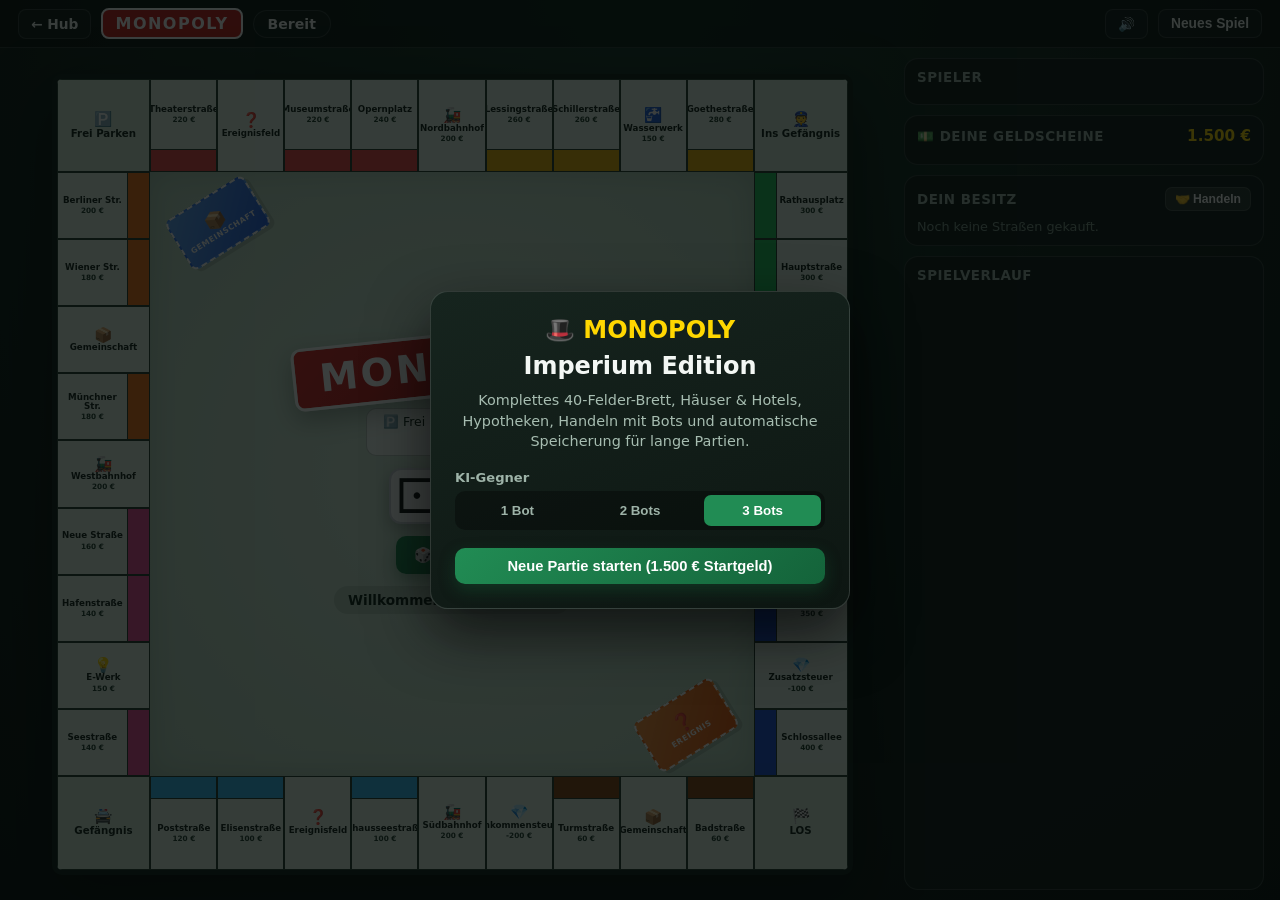
==== monopoly/index.html @ d098b194 "Add interactive banknote payment modal and pop-up Chance/Community cards" ====
<!DOCTYPE html>
<html lang="de">
<head>
    <meta charset="UTF-8">
    <meta name="viewport" content="width=device-width, initial-scale=1.0">
    <title>Monopoly — Imperium Edition</title>
    <link rel="stylesheet" href="styles.css">
</head>
<body>
    <div class="app">
        <!-- Top HUD -->
        <header class="hud">
            <div class="hud-left">
                <a href="../index.html" class="hud-btn">← Hub</a>
                <div class="brand">MONOPOLY</div>
                <div id="turn-info" class="turn-pill">Bereit</div>
            </div>
            <div class="hud-right">
                <button id="btn-sound" class="hud-btn" title="Sound an/aus">🔊</button>
                <button id="btn-new" class="hud-btn">Neues Spiel</button>
            </div>
        </header>

        <!-- Main Workspace: Board + Sidebar -->
        <main class="layout">
            <!-- 11x11 Monopoly Board -->
            <section class="board-wrap">
                <div class="board" id="board">
                    <!-- Center Area inside the board -->
                    <div class="board-center">
                        <!-- Classic diagonal card decks -->
                        <div class="deck-slot deck-community" aria-hidden="true">
                            <span>📦</span>
                            <small>GEMEINSCHAFT</small>
                        </div>
                        <div class="deck-slot deck-chance" aria-hidden="true">
                            <span>❓</span>
                            <small>EREIGNIS</small>
                        </div>

                        <div class="center-logo">MONOPOLY</div>
                        <div class="jackpot-box">
                            <span>🅿️ Frei Parken Jackpot</span>
                            <strong id="jackpot-amount">0 €</strong>
                        </div>

                        <div class="dice-area">
                            <div class="die" id="die-1">⚀</div>
                            <div class="die" id="die-2">⚀</div>
                        </div>

                        <div class="center-actions">
                            <button id="btn-roll" class="cta-btn">🎲 Würfeln</button>
                            <button id="btn-end-turn" class="cta-btn btn-secondary hidden">Zug beenden</button>
                            <button id="btn-jail-pay" class="cta-btn btn-warning hidden">50 € Kaution zahlen</button>
                        </div>

                        <div class="center-log" id="center-log">Willkommen bei Monopoly!</div>
                    </div>
                </div>
            </section>

            <!-- Right Sidebar: Players, Properties, Trade, Log -->
            <aside class="sidebar">
                <div class="panel">
                    <h3>Spieler</h3>
                    <div id="players-list" class="players-list"></div>
                </div>

                <div class="panel">
                    <div class="panel-head">
                        <h3>💵 Deine Geldscheine</h3>
                        <strong id="wallet-total" class="wallet-total">1.500 €</strong>
                    </div>
                    <div id="bill-tray" class="bill-tray"></div>
                </div>

                <div class="panel">
                    <div class="panel-head">
                        <h3>Dein Besitz</h3>
                        <button id="btn-open-trade" class="mini-btn">🤝 Handeln</button>
                    </div>
                    <div id="my-properties" class="prop-list">
                        <span class="muted">Noch keine Straßen gekauft.</span>
                    </div>
                </div>

                <div class="panel log-panel">
                    <h3>Spielverlauf</h3>
                    <div id="event-log" class="event-log"></div>
                </div>
            </aside>
        </main>
    </div>

    <!-- Start / Resume Modal -->
    <div class="modal-backdrop" id="modal-start">
        <div class="modal-card">
            <div class="modal-badge">🎩 MONOPOLY</div>
            <h2>Imperium Edition</h2>
            <p class="modal-desc">Komplettes 40-Felder-Brett, Häuser &amp; Hotels, Hypotheken, Handeln mit Bots und automatische Speicherung für lange Partien.</p>

            <div class="start-options">
                <label>KI-Gegner</label>
                <div class="segmented" id="opt-bots">
                    <button data-val="1">1 Bot</button>
                    <button data-val="2">2 Bots</button>
                    <button data-val="3" class="active">3 Bots</button>
                </div>
            </div>

            <div class="modal-actions">
                <button id="btn-resume-save" class="cta-btn btn-gold hidden">💾 Gespeicherte Partie fortsetzen</button>
                <button id="btn-start-new" class="cta-btn">Neue Partie starten (1.500 € Startgeld)</button>
            </div>
        </div>
    </div>

    <!-- Buy Property Modal (Authentic Title Deed Card) -->
    <div class="modal-backdrop hidden" id="modal-buy">
        <div class="modal-card deed-card">
            <div id="buy-color-bar" class="deed-header">
                <small>BESITZRECHTSKARTE</small>
                <h2 id="buy-title">Straße</h2>
            </div>
            <div id="buy-details" class="deed-body"></div>
            <div class="modal-actions">
                <button id="btn-buy-yes" class="cta-btn">Kaufen</button>
                <button id="btn-buy-no" class="cta-btn btn-secondary">Nicht kaufen</button>
            </div>
        </div>
    </div>

    <!-- Chance / Community Card Modal -->
    <div class="modal-backdrop hidden" id="modal-card">
        <div class="modal-card monopoly-event-card" id="event-card-box">
            <div class="event-card-inner">
                <div class="event-card-icon" id="card-icon">❓</div>
                <div class="event-card-title" id="card-type-badge">EREIGNISFELD</div>
                <p id="card-text" class="card-popup-text"></p>
                <button id="btn-card-ok" class="cta-btn">Weiter</button>
            </div>
        </div>
    </div>

    <!-- Interactive Banknote Payment Modal -->
    <div class="modal-backdrop hidden" id="modal-pay">
        <div class="modal-card pay-modal">
            <h2>💵 Mit Geldscheinen bezahlen</h2>
            <p id="pay-reason" class="modal-desc">Betrag fällig</p>

            <div class="pay-summary">
                <div><small>Fällig</small><strong id="pay-due">0 €</strong></div>
                <div><small>Aufgelegt</small><strong id="pay-given">0 €</strong></div>
                <div><small>Rückgeld</small><strong id="pay-change">0 €</strong></div>
            </div>

            <div id="pay-bills-grid" class="pay-bills-grid"></div>

            <div class="pay-footer-actions">
                <button id="btn-pay-reset" class="cta-btn btn-secondary">Leeren</button>
                <button id="btn-pay-exact" class="cta-btn btn-gold">Passend</button>
                <button id="btn-pay-confirm" class="cta-btn" disabled>Bezahlen</button>
            </div>
        </div>
    </div>

    <!-- Trade Modal -->
    <div class="modal-backdrop hidden" id="modal-trade">
        <div class="modal-card">
            <h2>🤝 Straße von Bot abkaufen</h2>
            <p class="modal-desc">Wähle eine Straße eines Gegners und biete einen Preis. Bots verkaufen eher, wenn das Angebot über dem Marktwert liegt (und ungern komplette Farbgruppen).</p>
            <div class="trade-form">
                <select id="trade-prop-select"></select>
                <div class="trade-price-row">
                    <label for="trade-offer">Dein Angebot (€):</label>
                    <input type="number" id="trade-offer" min="50" step="10" value="300">
                </div>
            </div>
            <div class="modal-actions">
                <button id="btn-trade-send" class="cta-btn">Angebot senden</button>
                <button id="btn-trade-close" class="cta-btn btn-secondary">Abbrechen</button>
            </div>
        </div>
    </div>

    <!-- Game Over Modal -->
    <div class="modal-backdrop hidden" id="modal-gameover">
        <div class="modal-card">
            <div class="modal-badge">🏆</div>
            <h2 id="go-title">Spiel beendet</h2>
            <p id="go-desc" class="modal-desc"></p>
            <button id="btn-go-new" class="cta-btn">Neue Partie</button>
        </div>
    </div>

    <script src="js/sound.js"></script>
    <script src="js/board.js"></script>
    <script src="js/game.js"></script>
</body>
</html>
---- monopoly/styles.css ----
:root {
    --bg: #0c1813;
    --panel: rgba(16, 26, 22, 0.92);
    --border: rgba(255, 255, 255, 0.14);
    --tile-bg: #e4f1e6;
    --tile-text: #111f17;
}

* { box-sizing: border-box; margin: 0; padding: 0; }

body {
    font-family: 'Segoe UI', system-ui, sans-serif;
    background: radial-gradient(circle at top, #173528 0%, #0b1611 65%, #060b09 100%);
    color: #f3f7f4;
    height: 100vh;
    overflow: hidden;
}

.app { display: flex; flex-direction: column; height: 100vh; }

.hud {
    display: flex;
    align-items: center;
    justify-content: space-between;
    padding: 8px 18px;
    background: rgba(0, 0, 0, 0.45);
    border-bottom: 1px solid var(--border);
}

.hud-left, .hud-right { display: flex; align-items: center; gap: 10px; }

.brand {
    font-weight: 900;
    letter-spacing: 1.5px;
    padding: 4px 12px;
    border-radius: 8px;
    background: #c81d1a;
    color: #fff;
    border: 2px solid #fff;
}

.turn-pill {
    padding: 5px 14px;
    border-radius: 999px;
    background: var(--panel);
    border: 1px solid var(--border);
    font-size: 0.88rem;
    font-weight: 700;
}

.hud-btn {
    text-decoration: none;
    background: var(--panel);
    color: #f3f7f4;
    border: 1px solid var(--border);
    border-radius: 8px;
    padding: 6px 12px;
    font-size: 0.86rem;
    font-weight: 600;
    cursor: pointer;
}

.hud-btn:hover { background: rgba(255, 255, 255, 0.14); }

.layout {
    flex: 1;
    display: grid;
    grid-template-columns: 1fr 360px;
    gap: 16px;
    padding: 10px 16px;
    min-height: 0;
}

.board-wrap {
    display: flex;
    align-items: center;
    justify-content: center;
    min-height: 0;
}

.board {
    position: relative;
    width: min(89vh, 100%);
    aspect-ratio: 1 / 1;
    display: grid;
    grid-template-columns: 1.4fr repeat(9, 1fr) 1.4fr;
    grid-template-rows: 1.4fr repeat(9, 1fr) 1.4fr;
    background: #1a2d23;
    border: 5px solid #0e1d15;
    border-radius: 10px;
    box-shadow: 0 24px 60px rgba(0, 0, 0, 0.7), inset 0 0 0 2px rgba(255, 255, 255, 0.12);
    overflow: hidden;
}

/* Authentic Directional Tiles */
.tile {
    position: relative;
    background: var(--tile-bg);
    color: var(--tile-text);
    border: 1px solid #243b2f;
    display: flex;
    flex-direction: column;
    align-items: center;
    justify-content: space-between;
    text-align: center;
    font-size: clamp(0.44rem, 0.68vw, 0.64rem);
    overflow: hidden;
}

.tile.side-bottom { flex-direction: column; }
.tile.side-top { flex-direction: column-reverse; }
.tile.side-left { flex-direction: row-reverse; }
.tile.side-right { flex-direction: row; }

.tile.corner {
    background: #d5e9d9;
    flex-direction: column;
    justify-content: center;
    gap: 2px;
    font-weight: 900;
    font-size: clamp(0.54rem, 0.8vw, 0.74rem);
}

.tile.mortgaged { opacity: 0.55; background: #cbd2ce; }

.tile-bar {
    flex-shrink: 0;
    display: flex;
    align-items: center;
    justify-content: center;
    gap: 1px;
    font-size: 0.52rem;
}

.tile.side-bottom .tile-bar,
.tile.side-top .tile-bar {
    width: 100%;
    height: 24%;
    min-height: 11px;
    border-bottom: 1px solid #243b2f;
}

.tile.side-top .tile-bar { border-bottom: none; border-top: 1px solid #243b2f; }

.tile.side-left .tile-bar,
.tile.side-right .tile-bar {
    height: 100%;
    width: 24%;
    min-width: 11px;
    flex-direction: column;
    border-left: 1px solid #243b2f;
}

.tile.side-right .tile-bar { border-left: none; border-right: 1px solid #243b2f; }

.tile-content {
    flex: 1;
    display: flex;
    flex-direction: column;
    align-items: center;
    justify-content: center;
    gap: 1px;
    padding: 2px;
    min-width: 0;
}

.tile-icon { font-size: clamp(0.75rem, 1.15vw, 1.15rem); line-height: 1; }
.tile-name { font-weight: 800; line-height: 1.05; overflow: hidden; text-overflow: ellipsis; max-width: 100%; }
.tile-price { font-weight: 800; font-size: 0.84em; color: #1f3b2c; }

.owner-dot {
    position: absolute;
    bottom: 2px;
    right: 2px;
    width: 9px;
    height: 9px;
    border-radius: 50%;
    border: 1.5px solid #fff;
    z-index: 3;
}

.tokens-layer {
    position: absolute;
    inset: 0;
    display: flex;
    flex-wrap: wrap;
    align-items: center;
    justify-content: center;
    gap: 1px;
    pointer-events: none;
    z-index: 5;
}

.token {
    font-size: clamp(0.85rem, 1.3vw, 1.25rem);
    filter: drop-shadow(0 2px 3px rgba(0, 0, 0, 0.7));
}

/* Board Center */
.board-center {
    position: relative;
    grid-column: 2 / 11;
    grid-row: 2 / 11;
    background: radial-gradient(circle at center, #d7ecdc 0%, #bad7c1 100%);
    color: #102419;
    display: flex;
    flex-direction: column;
    align-items: center;
    justify-content: center;
    gap: 12px;
    padding: 18px;
    text-align: center;
    box-shadow: inset 0 0 28px rgba(16, 36, 25, 0.14);
}

.deck-slot {
    position: absolute;
    width: 92px;
    height: 58px;
    border-radius: 7px;
    border: 2px dashed rgba(16, 36, 25, 0.35);
    display: flex;
    flex-direction: column;
    align-items: center;
    justify-content: center;
    font-weight: 900;
    font-size: 0.58rem;
    letter-spacing: 0.6px;
    pointer-events: none;
    box-shadow: 3px 4px 0 rgba(0, 0, 0, 0.12);
}

.deck-slot span { font-size: 1.1rem; }
.deck-community {
    top: 22px;
    left: 22px;
    transform: rotate(-32deg);
    background: linear-gradient(135deg, #60a5fa, #2563eb);
    color: #fff;
    border-color: #fff;
}

.deck-chance {
    bottom: 22px;
    right: 22px;
    transform: rotate(-32deg);
    background: linear-gradient(135deg, #fb923c, #ea580c);
    color: #fff;
    border-color: #fff;
}

.center-logo {
    font-size: clamp(1.5rem, 3vw, 2.5rem);
    font-weight: 900;
    letter-spacing: 3px;
    color: #fff;
    background: linear-gradient(135deg, #dc2626, #991b1b);
    padding: 6px 24px;
    border-radius: 10px;
    border: 3px solid #fff;
    box-shadow: 0 10px 24px rgba(0, 0, 0, 0.28);
    transform: rotate(-6deg);
}

.jackpot-box {
    display: flex;
    flex-direction: column;
    background: rgba(255, 255, 255, 0.72);
    border: 1px solid rgba(16, 36, 25, 0.22);
    padding: 5px 16px;
    border-radius: 10px;
    font-size: 0.78rem;
}

.jackpot-box strong { font-size: 1.15rem; color: #b45309; }

.dice-area { display: flex; gap: 14px; font-size: 3rem; line-height: 1; }

.die {
    width: 56px;
    height: 56px;
    background: #fff;
    color: #111;
    border-radius: 12px;
    display: flex;
    align-items: center;
    justify-content: center;
    box-shadow: 0 6px 16px rgba(0, 0, 0, 0.25);
    border: 2px solid #d1d5db;
}

.die.rolling { animation: diceRoll 0.35s ease; }
@keyframes diceRoll {
    0% { transform: rotate(0deg) scale(1); }
    50% { transform: rotate(180deg) scale(1.15); }
    100% { transform: rotate(360deg) scale(1); }
}

.center-actions { display: flex; flex-wrap: wrap; justify-content: center; gap: 10px; }

.cta-btn {
    border: none;
    border-radius: 10px;
    padding: 10px 18px;
    background: linear-gradient(135deg, #218c54, #14633a);
    color: #fff;
    font-weight: 800;
    font-size: 0.92rem;
    cursor: pointer;
    box-shadow: 0 6px 16px rgba(20, 99, 58, 0.35);
}

.cta-btn:disabled { opacity: 0.45; cursor: not-allowed; }
.btn-secondary { background: #334155; }
.btn-warning { background: #d97706; }
.btn-gold { background: linear-gradient(135deg, #d97706, #b45309); }

.center-log {
    font-size: 0.85rem;
    font-weight: 700;
    background: rgba(16, 36, 25, 0.12);
    padding: 6px 14px;
    border-radius: 999px;
    max-width: 88%;
}

/* Sidebar */
.sidebar { display: flex; flex-direction: column; gap: 10px; min-height: 0; }

.panel {
    background: var(--panel);
    border: 1px solid var(--border);
    border-radius: 14px;
    padding: 11px 12px;
    display: flex;
    flex-direction: column;
    gap: 8px;
}

.panel h3 { font-size: 0.84rem; color: #9eb3a8; text-transform: uppercase; letter-spacing: 0.5px; }
.panel-head { display: flex; justify-content: space-between; align-items: center; }
.wallet-total { color: #ffd700; font-size: 0.95rem; }

/* Authentic Monopoly Banknotes */
.bill-tray {
    display: grid;
    grid-template-columns: repeat(4, 1fr);
    gap: 6px;
}

.banknote {
    position: relative;
    border-radius: 5px;
    padding: 6px 4px;
    text-align: center;
    font-weight: 900;
    font-size: 0.78rem;
    color: #1a1a1a;
    border: 1.5px solid rgba(0, 0, 0, 0.35);
    box-shadow: inset 0 0 0 2px rgba(255, 255, 255, 0.45), 0 3px 6px rgba(0, 0, 0, 0.35);
}

.banknote .bill-count {
    display: block;
    font-size: 0.65rem;
    font-weight: 800;
    opacity: 0.82;
}

.bill-500 { background: linear-gradient(135deg, #fdba74, #f97316); }
.bill-100 { background: linear-gradient(135deg, #fde68a, #d6b26e); }
.bill-50  { background: linear-gradient(135deg, #93c5fd, #60a5fa); }
.bill-20  { background: linear-gradient(135deg, #86efac, #4ade80); }
.bill-10  { background: linear-gradient(135deg, #fef08a, #facc15); }
.bill-5   { background: linear-gradient(135deg, #fbcfe8, #f472b6); }
.bill-1   { background: linear-gradient(135deg, #f8fafc, #e2e8f0); }

.mini-btn {
    background: rgba(255, 255, 255, 0.1);
    color: #fff;
    border: 1px solid var(--border);
    border-radius: 7px;
    padding: 4px 9px;
    font-size: 0.76rem;
    font-weight: 700;
    cursor: pointer;
}

.players-list { display: flex; flex-direction: column; gap: 5px; }

.player-row {
    display: flex;
    align-items: center;
    justify-content: space-between;
    padding: 6px 10px;
    border-radius: 9px;
    background: rgba(0, 0, 0, 0.28);
    border: 2px solid transparent;
    font-size: 0.84rem;
}

.player-row.active { border-color: #ffd700; background: rgba(255, 215, 0, 0.12); }
.player-row.bankrupt { opacity: 0.4; text-decoration: line-through; }

.prop-list { display: flex; flex-direction: column; gap: 5px; max-height: 150px; overflow-y: auto; }

.prop-item {
    display: flex;
    align-items: center;
    justify-content: space-between;
    gap: 6px;
    padding: 5px 8px;
    border-radius: 8px;
    background: rgba(0, 0, 0, 0.28);
    font-size: 0.78rem;
}

.prop-left { display: flex; align-items: center; gap: 6px; }
.prop-swatch { width: 10px; height: 20px; border-radius: 3px; flex-shrink: 0; }
.prop-actions { display: flex; gap: 4px; }

.prop-btn {
    border: none;
    border-radius: 5px;
    padding: 3px 6px;
    font-size: 0.7rem;
    font-weight: 700;
    cursor: pointer;
    background: #238654;
    color: #fff;
}

.prop-btn.mort { background: #64748b; }
.muted { color: #7f968a; font-size: 0.8rem; }

.log-panel { flex: 1; min-height: 0; }
.event-log {
    flex: 1;
    overflow-y: auto;
    display: flex;
    flex-direction: column;
    gap: 4px;
    font-size: 0.78rem;
    color: #cfe0d6;
}

/* Modals & Authentic Title Deed Card */
.modal-backdrop {
    position: fixed;
    inset: 0;
    z-index: 100;
    background: rgba(4, 10, 8, 0.78);
    display: flex;
    align-items: center;
    justify-content: center;
    padding: 20px;
}

.hidden { display: none !important; }

.modal-card {
    width: 100%;
    max-width: 420px;
    background: linear-gradient(160deg, #16241e 0%, #0d1612 100%);
    border: 1px solid var(--border);
    border-radius: 18px;
    padding: 24px;
    text-align: center;
    box-shadow: 0 24px 60px rgba(0, 0, 0, 0.65);
}

.deed-card {
    background: #f8faf8;
    color: #142019;
    border: 3px solid #142019;
    padding: 18px;
}

.deed-header {
    border-radius: 10px;
    padding: 12px;
    color: #fff;
    text-shadow: 0 1px 3px rgba(0, 0, 0, 0.45);
    border: 2px solid #142019;
    margin-bottom: 14px;
}

.deed-header small { display: block; font-size: 0.7rem; letter-spacing: 1px; opacity: 0.9; }
.deed-body { font-size: 0.88rem; margin-bottom: 16px; text-align: left; }
.deed-row { display: flex; justify-content: space-between; padding: 4px 0; border-bottom: 1px dashed rgba(20, 32, 25, 0.2); }
.deed-price-tag { text-align: center; font-size: 1.1rem; font-weight: 900; margin-top: 10px; color: #14633a; }

.modal-badge { font-size: 1.5rem; font-weight: 900; margin-bottom: 8px; color: #ffd700; }
.modal-desc { color: #a7bdb1; font-size: 0.9rem; line-height: 1.45; margin: 10px 0 18px; }
.modal-actions { display: flex; flex-direction: column; gap: 10px; }

.start-options { text-align: left; margin-bottom: 18px; }
.start-options label { display: block; font-size: 0.82rem; color: #9eb3a8; margin-bottom: 6px; font-weight: 700; }

.segmented {
    display: grid;
    grid-auto-flow: column;
    grid-auto-columns: 1fr;
    gap: 6px;
    background: rgba(0, 0, 0, 0.35);
    padding: 4px;
    border-radius: 10px;
}

.segmented button {
    border: none;
    background: transparent;
    color: #9eb3a8;
    padding: 8px;
    border-radius: 7px;
    font-weight: 700;
    cursor: pointer;
}

.segmented button.active { background: #218c54; color: #fff; }
.card-popup-text { font-size: 1.05rem; font-weight: 700; margin: 12px 0 20px; line-height: 1.45; }

/* Authentic Pop-up Chance / Community Card */
.monopoly-event-card {
    padding: 12px;
    border-radius: 16px;
    animation: cardPop 0.32s cubic-bezier(0.22, 1, 0.36, 1);
}

@keyframes cardPop {
    from { transform: scale(0.65) rotate(-8deg); opacity: 0; }
    to { transform: scale(1) rotate(0deg); opacity: 1; }
}

.monopoly-event-card.card-chance {
    background: linear-gradient(135deg, #fb923c, #ea580c);
    color: #fff;
    border: 4px solid #fff;
}

.monopoly-event-card.card-community {
    background: linear-gradient(135deg, #60a5fa, #2563eb);
    color: #fff;
    border: 4px solid #fff;
}

.event-card-inner {
    border: 2px dashed rgba(255, 255, 255, 0.75);
    border-radius: 10px;
    padding: 20px 18px;
}

.event-card-icon { font-size: 2.6rem; margin-bottom: 4px; }
.event-card-title { font-weight: 900; letter-spacing: 2px; font-size: 0.9rem; opacity: 0.92; }

/* Interactive Banknote Payment Modal */
.pay-summary {
    display: grid;
    grid-template-columns: repeat(3, 1fr);
    gap: 8px;
    background: rgba(0, 0, 0, 0.35);
    padding: 10px;
    border-radius: 12px;
    margin-bottom: 14px;
}

.pay-summary small { display: block; font-size: 0.72rem; color: #9eb3a8; }
.pay-summary strong { font-size: 1.05rem; color: #ffd700; }

.pay-bills-grid {
    display: grid;
    grid-template-columns: repeat(4, 1fr);
    gap: 8px;
    margin-bottom: 16px;
}

.pay-bill-btn {
    cursor: pointer;
    transition: transform 0.12s ease, filter 0.12s ease;
}

.pay-bill-btn:hover:not(:disabled) { transform: translateY(-3px) scale(1.04); filter: brightness(1.08); }
.pay-bill-btn:disabled { opacity: 0.32; cursor: not-allowed; }

.pay-footer-actions {
    display: grid;
    grid-template-columns: 1fr 1fr 1.4fr;
    gap: 8px;
}

.trade-form { display: flex; flex-direction: column; gap: 12px; margin-bottom: 18px; text-align: left; }
.trade-form select, .trade-form input {
    width: 100%;
    padding: 9px 10px;
    border-radius: 8px;
    border: 1px solid var(--border);
    background: #0c1411;
    color: #fff;
    font-size: 0.9rem;
}

@media (max-width: 960px) {
    body { overflow: auto; height: auto; }
    .layout { grid-template-columns: 1fr; }
    .board { width: 96vw; }
    .deck-slot { display: none; }
}
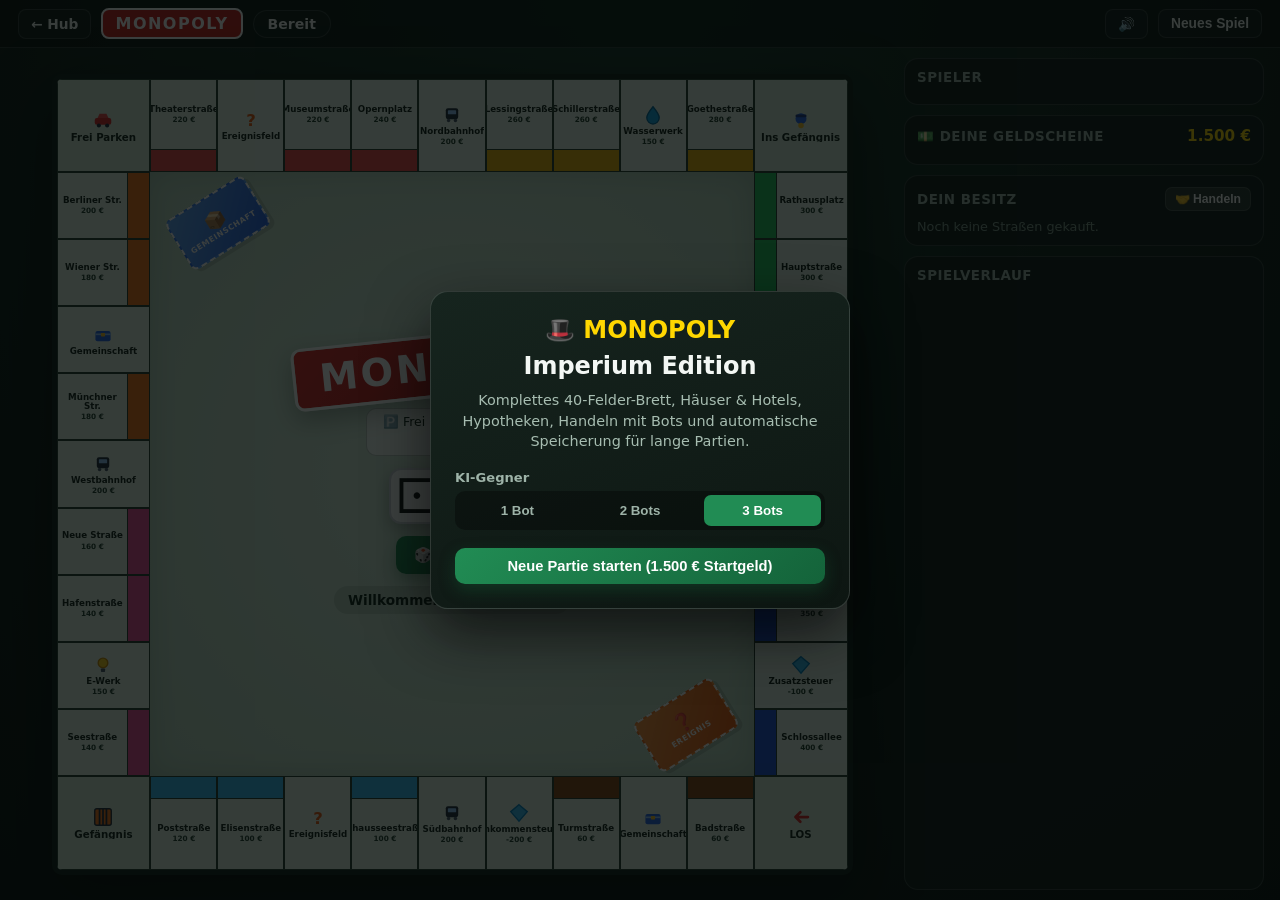
==== commit 44aca86a: "Add live auctions, clickable title deeds, and custom SVG tile icons" ====
--- a/monopoly/index.html
+++ b/monopoly/index.html
@@ -126,8 +126,44 @@
             <div id="buy-details" class="deed-body"></div>
             <div class="modal-actions">
                 <button id="btn-buy-yes" class="cta-btn">Kaufen</button>
-                <button id="btn-buy-no" class="cta-btn btn-secondary">Nicht kaufen</button>
-            </div>
+                <button id="btn-buy-no" class="cta-btn btn-warning">🔨 Nicht kaufen (Versteigern)</button>
+            </div>
+        </div>
+    </div>
+
+    <!-- Inspect Property Modal (Clickable Deed Card) -->
+    <div class="modal-backdrop hidden" id="modal-inspect">
+        <div class="modal-card deed-card">
+            <div id="inspect-color-bar" class="deed-header">
+                <small id="inspect-owner-label">FREI</small>
+                <h2 id="inspect-title">Straße</h2>
+            </div>
+            <div id="inspect-details" class="deed-body"></div>
+            <div class="modal-actions" id="inspect-actions">
+                <button id="btn-inspect-close" class="cta-btn btn-secondary">Schließen</button>
+            </div>
+        </div>
+    </div>
+
+    <!-- Live Auction Modal -->
+    <div class="modal-backdrop hidden" id="modal-auction">
+        <div class="modal-card">
+            <div class="modal-badge">🔨 VERSTEIGERUNG</div>
+            <h2 id="auction-title">Straße</h2>
+            <p class="modal-desc" id="auction-status">Startgebot: 10 €</p>
+
+            <div class="pay-summary">
+                <div><small>Aktuelles Gebot</small><strong id="auction-bid">10 €</strong></div>
+                <div><small>Höchstbietender</small><strong id="auction-leader">—</strong></div>
+                <div><small>Dein Geld</small><strong id="auction-wallet">0 €</strong></div>
+            </div>
+
+            <div class="auction-buttons">
+                <button class="cta-btn" data-bid-inc="10">+10 €</button>
+                <button class="cta-btn" data-bid-inc="50">+50 €</button>
+                <button class="cta-btn" data-bid-inc="100">+100 €</button>
+            </div>
+            <button id="btn-auction-pass" class="cta-btn btn-secondary" style="margin-top:10px;width:100%;">Aussteigen</button>
         </div>
     </div>
 
--- a/monopoly/styles.css
+++ b/monopoly/styles.css
@@ -164,7 +164,13 @@
     min-width: 0;
 }
 
-.tile-icon { font-size: clamp(0.75rem, 1.15vw, 1.15rem); line-height: 1; }
+.tile-icon { width: 22px; height: 22px; display: flex; align-items: center; justify-content: center; }
+.tile-icon svg { width: 100%; height: 100%; display: block; }
+.tile.clickable-tile { cursor: pointer; }
+.tile.clickable-tile:hover { filter: brightness(0.94); }
+.prop-left.clickable-prop { cursor: pointer; }
+.prop-left.clickable-prop:hover { text-decoration: underline; }
+.auction-buttons { display: grid; grid-template-columns: repeat(3, 1fr); gap: 8px; }
 .tile-name { font-weight: 800; line-height: 1.05; overflow: hidden; text-overflow: ellipsis; max-width: 100%; }
 .tile-price { font-weight: 800; font-size: 0.84em; color: #1f3b2c; }
 
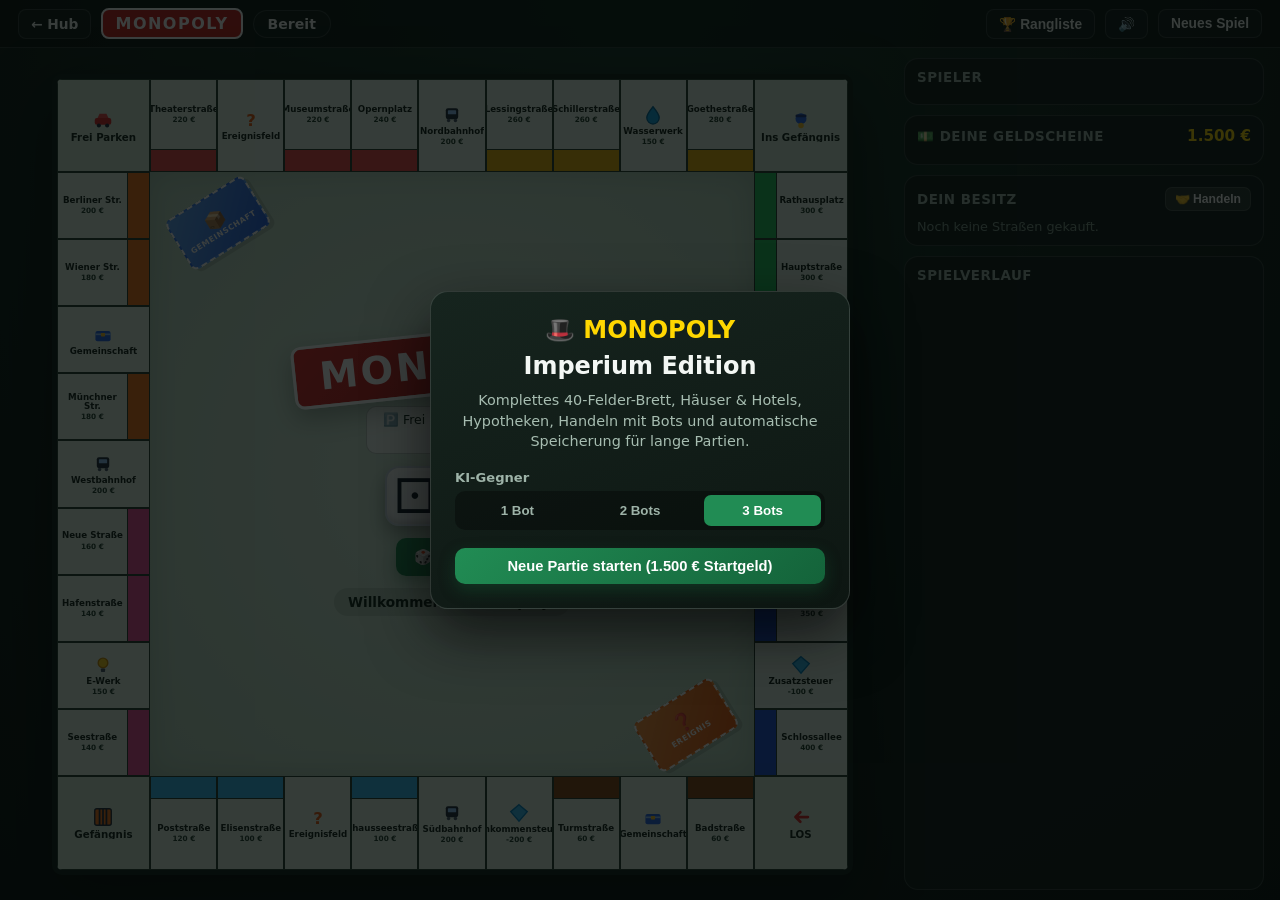
==== commit 96f99946: "Add property swap trading, 3D dice tumble, upgraded banknotes, jail-free cards, cash popups, and D1 " ====
--- a/monopoly/index.html
+++ b/monopoly/index.html
@@ -16,6 +16,7 @@
                 <div id="turn-info" class="turn-pill">Bereit</div>
             </div>
             <div class="hud-right">
+                <button id="btn-leaderboard" class="hud-btn" title="Globales Leaderboard">🏆 Rangliste</button>
                 <button id="btn-sound" class="hud-btn" title="Sound an/aus">🔊</button>
                 <button id="btn-new" class="hud-btn">Neues Spiel</button>
             </div>
@@ -53,6 +54,7 @@
                             <button id="btn-roll" class="cta-btn">🎲 Würfeln</button>
                             <button id="btn-end-turn" class="cta-btn btn-secondary hidden">Zug beenden</button>
                             <button id="btn-jail-pay" class="cta-btn btn-warning hidden">50 € Kaution zahlen</button>
+                            <button id="btn-jail-card" class="cta-btn btn-gold hidden">🎟️ Freikarte einsetzen</button>
                         </div>
 
                         <div class="center-log" id="center-log">Willkommen bei Monopoly!</div>
@@ -201,22 +203,37 @@
         </div>
     </div>
 
-    <!-- Trade Modal -->
+    <!-- Trade Modal (Property + Cash Swap) -->
     <div class="modal-backdrop hidden" id="modal-trade">
         <div class="modal-card">
-            <h2>🤝 Straße von Bot abkaufen</h2>
-            <p class="modal-desc">Wähle eine Straße eines Gegners und biete einen Preis. Bots verkaufen eher, wenn das Angebot über dem Marktwert liegt (und ungern komplette Farbgruppen).</p>
+            <h2>🤝 Straßen-Handel</h2>
+            <p class="modal-desc">Wähle die gewünschte Straße eines Bots und biete Geld und/oder eine eigene Straße im Tausch an.</p>
             <div class="trade-form">
+                <label for="trade-prop-select">Du möchtest haben:</label>
                 <select id="trade-prop-select"></select>
+
+                <label for="trade-give-prop">Eigene Straße zum Tausch (optional):</label>
+                <select id="trade-give-prop"></select>
+
                 <div class="trade-price-row">
-                    <label for="trade-offer">Dein Angebot (€):</label>
-                    <input type="number" id="trade-offer" min="50" step="10" value="300">
+                    <label for="trade-offer">Zusätzliches Geld (€):</label>
+                    <input type="number" id="trade-offer" min="0" step="10" value="150">
                 </div>
             </div>
             <div class="modal-actions">
                 <button id="btn-trade-send" class="cta-btn">Angebot senden</button>
                 <button id="btn-trade-close" class="cta-btn btn-secondary">Abbrechen</button>
             </div>
+        </div>
+    </div>
+
+    <!-- Cloud Leaderboard Modal -->
+    <div class="modal-backdrop hidden" id="modal-leaderboard">
+        <div class="modal-card">
+            <div class="modal-badge">🏆 GLOBALE RANGLISTE</div>
+            <p class="modal-desc">Top Monopoly-Vermögen aus deiner Cloudflare D1-Datenbank.</p>
+            <div id="leaderboard-list" class="players-list" style="margin-bottom:16px;"></div>
+            <button id="btn-lb-close" class="cta-btn btn-secondary">Schließen</button>
         </div>
     </div>
 
--- a/monopoly/styles.css
+++ b/monopoly/styles.css
@@ -198,8 +198,49 @@
 }
 
 .token {
+    position: relative;
     font-size: clamp(0.85rem, 1.3vw, 1.25rem);
     filter: drop-shadow(0 2px 3px rgba(0, 0, 0, 0.7));
+    transition: transform 0.14s ease;
+}
+
+.token.token-self::before {
+    content: '▼';
+    position: absolute;
+    top: -15px;
+    left: 50%;
+    transform: translateX(-50%);
+    color: #ef4444;
+    font-size: 0.72rem;
+    text-shadow: 0 1px 3px rgba(0, 0, 0, 0.9);
+    animation: arrowBounce 0.75s ease-in-out infinite alternate;
+    pointer-events: none;
+}
+
+@keyframes arrowBounce {
+    from { transform: translate(-50%, 0); }
+    to { transform: translate(-50%, -5px); }
+}
+
+.token.hopping {
+    animation: tokenHop 0.16s ease-out;
+}
+
+@keyframes tokenHop {
+    0% { transform: translateY(0) scale(1); }
+    50% { transform: translateY(-9px) scale(1.18); }
+    100% { transform: translateY(0) scale(1); }
+}
+
+.debt-badge {
+    display: inline-block;
+    margin-left: 5px;
+    padding: 1px 6px;
+    border-radius: 999px;
+    background: #dc2626;
+    color: #fff;
+    font-size: 0.68rem;
+    font-weight: 800;
 }
 
 /* Board Center */
@@ -283,23 +324,55 @@
 .dice-area { display: flex; gap: 14px; font-size: 3rem; line-height: 1; }
 
 .die {
-    width: 56px;
-    height: 56px;
-    background: #fff;
-    color: #111;
-    border-radius: 12px;
-    display: flex;
-    align-items: center;
-    justify-content: center;
-    box-shadow: 0 6px 16px rgba(0, 0, 0, 0.25);
-    border: 2px solid #d1d5db;
-}
-
-.die.rolling { animation: diceRoll 0.35s ease; }
-@keyframes diceRoll {
-    0% { transform: rotate(0deg) scale(1); }
-    50% { transform: rotate(180deg) scale(1.15); }
-    100% { transform: rotate(360deg) scale(1); }
+    width: 60px;
+    height: 60px;
+    background: linear-gradient(145deg, #ffffff 0%, #e5e7eb 100%);
+    color: #111827;
+    border-radius: 14px;
+    display: flex;
+    align-items: center;
+    justify-content: center;
+    box-shadow: 0 8px 18px rgba(0, 0, 0, 0.32), inset 0 2px 3px #fff, inset 0 -3px 5px rgba(0, 0, 0, 0.14);
+    border: 2px solid #cbd5e1;
+    transition: transform 0.12s ease;
+}
+
+.die.rolling { animation: diceTumble 0.45s cubic-bezier(0.34, 1.56, 0.64, 1); }
+@keyframes diceTumble {
+    0%   { transform: translateY(0) rotate(0deg) scale(1); }
+    35%  { transform: translateY(-18px) rotate(140deg) scale(1.16); }
+    70%  { transform: translateY(-6px) rotate(280deg) scale(1.06); }
+    100% { transform: translateY(0) rotate(360deg) scale(1); }
+}
+
+.tile.land-glow {
+    box-shadow: inset 0 0 0 3px #facc15, 0 0 18px rgba(250, 204, 21, 0.85);
+    z-index: 6;
+}
+
+.float-cash {
+    position: absolute;
+    left: 50%;
+    top: 20%;
+    transform: translateX(-50%);
+    font-weight: 900;
+    font-size: 0.9rem;
+    padding: 2px 7px;
+    border-radius: 999px;
+    pointer-events: none;
+    z-index: 25;
+    white-space: nowrap;
+    text-shadow: 0 1px 2px rgba(0, 0, 0, 0.8);
+    animation: floatUpCash 1.25s ease-out forwards;
+}
+
+.float-cash.plus { background: #16a34a; color: #fff; }
+.float-cash.minus { background: #dc2626; color: #fff; }
+
+@keyframes floatUpCash {
+    0%   { transform: translate(-50%, 0) scale(0.8); opacity: 0; }
+    20%  { transform: translate(-50%, -10px) scale(1.1); opacity: 1; }
+    100% { transform: translate(-50%, -36px) scale(0.95); opacity: 0; }
 }
 
 .center-actions { display: flex; flex-wrap: wrap; justify-content: center; gap: 10px; }
@@ -347,7 +420,7 @@
 .panel-head { display: flex; justify-content: space-between; align-items: center; }
 .wallet-total { color: #ffd700; font-size: 0.95rem; }
 
-/* Authentic Monopoly Banknotes */
+/* Authentic Monopoly Banknotes with Oval & Corner Values */
 .bill-tray {
     display: grid;
     grid-template-columns: repeat(4, 1fr);
@@ -357,20 +430,37 @@
 .banknote {
     position: relative;
     border-radius: 5px;
-    padding: 6px 4px;
+    padding: 7px 4px;
     text-align: center;
     font-weight: 900;
     font-size: 0.78rem;
     color: #1a1a1a;
-    border: 1.5px solid rgba(0, 0, 0, 0.35);
-    box-shadow: inset 0 0 0 2px rgba(255, 255, 255, 0.45), 0 3px 6px rgba(0, 0, 0, 0.35);
+    border: 1.5px solid rgba(0, 0, 0, 0.42);
+    box-shadow: inset 0 0 0 2px rgba(255, 255, 255, 0.55), inset 0 0 0 4px rgba(0, 0, 0, 0.12), 0 3px 7px rgba(0, 0, 0, 0.38);
+    overflow: hidden;
+}
+
+.banknote::before {
+    content: '';
+    position: absolute;
+    left: 50%;
+    top: 50%;
+    width: 68%;
+    height: 72%;
+    transform: translate(-50%, -50%);
+    border-radius: 50%;
+    border: 1px solid rgba(0, 0, 0, 0.22);
+    background: rgba(255, 255, 255, 0.22);
+    pointer-events: none;
 }
 
 .banknote .bill-count {
+    position: relative;
+    z-index: 1;
     display: block;
-    font-size: 0.65rem;
+    font-size: 0.64rem;
     font-weight: 800;
-    opacity: 0.82;
+    opacity: 0.85;
 }
 
 .bill-500 { background: linear-gradient(135deg, #fdba74, #f97316); }
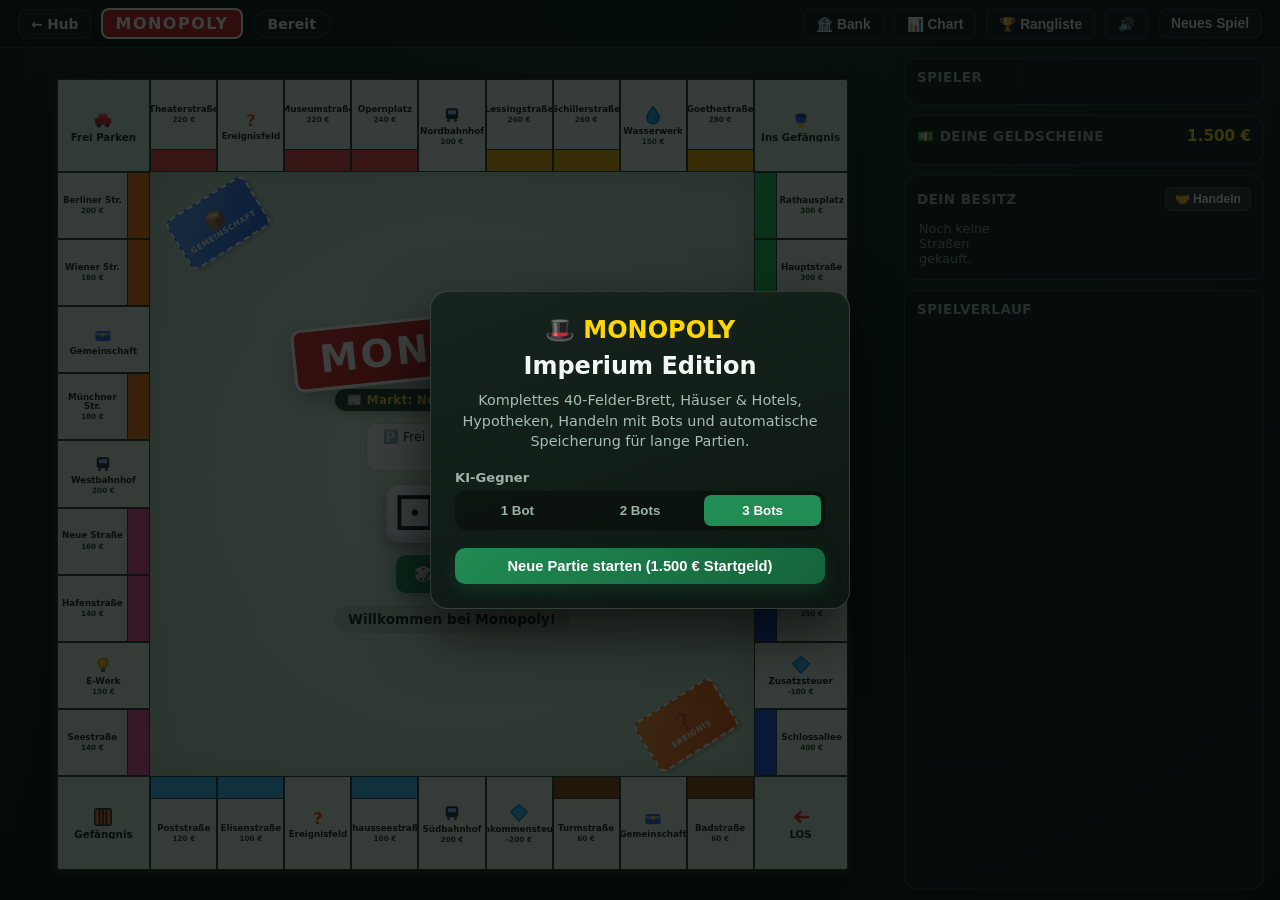
==== commit f508247e: "Add dynamic market news, bank loans, proactive bot trade offers, and live net-worth chart" ====
--- a/monopoly/index.html
+++ b/monopoly/index.html
@@ -16,6 +16,8 @@
                 <div id="turn-info" class="turn-pill">Bereit</div>
             </div>
             <div class="hud-right">
+                <button id="btn-bank" class="hud-btn" title="Bank-Kredit aufnehmen / zurückzahlen">🏦 Bank</button>
+                <button id="btn-chart" class="hud-btn" title="Live-Vermögensverlauf">📊 Chart</button>
                 <button id="btn-leaderboard" class="hud-btn" title="Globales Leaderboard">🏆 Rangliste</button>
                 <button id="btn-sound" class="hud-btn" title="Sound an/aus">🔊</button>
                 <button id="btn-new" class="hud-btn">Neues Spiel</button>
@@ -40,6 +42,7 @@
                         </div>
 
                         <div class="center-logo">MONOPOLY</div>
+                        <div class="market-ticker" id="market-ticker">📰 Markt: Normale Konjunktur</div>
                         <div class="jackpot-box">
                             <span>🅿️ Frei Parken Jackpot</span>
                             <strong id="jackpot-amount">0 €</strong>
@@ -237,6 +240,48 @@
         </div>
     </div>
 
+    <!-- Bank Loan Modal -->
+    <div class="modal-backdrop hidden" id="modal-bank">
+        <div class="modal-card">
+            <div class="modal-badge">🏦 IMPERIUM BANK</div>
+            <p class="modal-desc">Nimm einen Kredit auf (max. 1.000 €). Bei jedem Zug über LOS werden 10% Zinsen fällig.</p>
+            <div class="pay-summary">
+                <div><small>Dein Geld</small><strong id="bank-wallet">0 €</strong></div>
+                <div><small>Offener Kredit</small><strong id="bank-loan">0 €</strong></div>
+                <div><small>Zinsen / LOS</small><strong id="bank-interest">0 €</strong></div>
+            </div>
+            <div class="auction-buttons" style="margin-bottom:10px;">
+                <button id="btn-loan-300" class="cta-btn">+300 €</button>
+                <button id="btn-loan-500" class="cta-btn">+500 €</button>
+                <button id="btn-loan-repay" class="cta-btn btn-gold">Tilgen</button>
+            </div>
+            <button id="btn-bank-close" class="cta-btn btn-secondary" style="width:100%;">Schließen</button>
+        </div>
+    </div>
+
+    <!-- Incoming Bot Trade Offer Modal -->
+    <div class="modal-backdrop hidden" id="modal-bot-offer">
+        <div class="modal-card">
+            <div class="modal-badge" id="bot-offer-title">🤝 Angebot</div>
+            <p id="bot-offer-desc" class="modal-desc"></p>
+            <div class="modal-actions">
+                <button id="btn-bot-offer-yes" class="cta-btn">Deal annehmen</button>
+                <button id="btn-bot-offer-no" class="cta-btn btn-secondary">Ablehnen</button>
+            </div>
+        </div>
+    </div>
+
+    <!-- Net Worth Live Chart Modal -->
+    <div class="modal-backdrop hidden" id="modal-chart">
+        <div class="modal-card" style="max-width:520px;">
+            <div class="modal-badge">📊 VERMÖGENSVERLAUF</div>
+            <p class="modal-desc">Nettovermögen (Bargeld + Straßen + Häuser − Schulden)</p>
+            <canvas id="networth-canvas" width="460" height="220" style="width:100%;background:rgba(0,0,0,0.35);border-radius:10px;margin-bottom:12px;"></canvas>
+            <div id="chart-legend" class="chart-legend"></div>
+            <button id="btn-chart-close" class="cta-btn btn-secondary" style="width:100%;margin-top:12px;">Schließen</button>
+        </div>
+    </div>
+
     <!-- Game Over Modal -->
     <div class="modal-backdrop hidden" id="modal-gameover">
         <div class="modal-card">
--- a/monopoly/styles.css
+++ b/monopoly/styles.css
@@ -317,6 +317,26 @@
     padding: 5px 16px;
     border-radius: 10px;
     font-size: 0.78rem;
+}
+
+.market-ticker {
+    background: rgba(16, 36, 25, 0.85);
+    color: #fde047;
+    padding: 4px 12px;
+    border-radius: 999px;
+    font-size: 0.74rem;
+    font-weight: 800;
+    letter-spacing: 0.3px;
+    box-shadow: 0 3px 10px rgba(0, 0, 0, 0.2);
+}
+
+.chart-legend {
+    display: flex;
+    flex-wrap: wrap;
+    justify-content: center;
+    gap: 10px;
+    font-size: 0.8rem;
+    font-weight: 700;
 }
 
 .jackpot-box strong { font-size: 1.15rem; color: #b45309; }
@@ -498,22 +518,76 @@
 .player-row.active { border-color: #ffd700; background: rgba(255, 215, 0, 0.12); }
 .player-row.bankrupt { opacity: 0.4; text-decoration: line-through; }
 
-.prop-list { display: flex; flex-direction: column; gap: 5px; max-height: 150px; overflow-y: auto; }
-
-.prop-item {
-    display: flex;
-    align-items: center;
+.prop-list {
+    display: grid;
+    grid-template-columns: repeat(3, 1fr);
+    gap: 7px;
+    max-height: 190px;
+    overflow-y: auto;
+    padding: 2px;
+}
+
+.mini-deed {
+    position: relative;
+    background: #f8faf8;
+    color: #142019;
+    border: 1.5px solid #142019;
+    border-radius: 7px;
+    overflow: hidden;
+    display: flex;
+    flex-direction: column;
     justify-content: space-between;
-    gap: 6px;
-    padding: 5px 8px;
-    border-radius: 8px;
-    background: rgba(0, 0, 0, 0.28);
-    font-size: 0.78rem;
-}
-
-.prop-left { display: flex; align-items: center; gap: 6px; }
-.prop-swatch { width: 10px; height: 20px; border-radius: 3px; flex-shrink: 0; }
-.prop-actions { display: flex; gap: 4px; }
+    min-height: 82px;
+    box-shadow: 0 4px 10px rgba(0, 0, 0, 0.35);
+    transition: transform 0.16s ease, box-shadow 0.16s ease;
+    cursor: pointer;
+}
+
+.mini-deed:hover {
+    transform: translateY(-4px) scale(1.03);
+    box-shadow: 0 8px 16px rgba(0, 0, 0, 0.5);
+    z-index: 4;
+}
+
+.mini-deed.is-mortgaged {
+    opacity: 0.55;
+    filter: grayscale(0.6);
+}
+
+.mini-deed-head {
+    padding: 4px 4px 3px;
+    color: #fff;
+    font-size: 0.62rem;
+    font-weight: 900;
+    text-align: center;
+    text-shadow: 0 1px 2px rgba(0, 0, 0, 0.5);
+    border-bottom: 1.5px solid #142019;
+    white-space: nowrap;
+    overflow: hidden;
+    text-overflow: ellipsis;
+}
+
+.mini-deed-body {
+    padding: 4px;
+    text-align: center;
+    font-size: 0.66rem;
+    font-weight: 800;
+    display: flex;
+    flex-direction: column;
+    gap: 2px;
+}
+
+.mini-deed-actions {
+    display: flex;
+    gap: 2px;
+    padding: 0 3px 3px;
+}
+
+.mini-deed-actions .prop-btn {
+    flex: 1;
+    font-size: 0.62rem;
+    padding: 2px 3px;
+}
 
 .prop-btn {
     border: none;
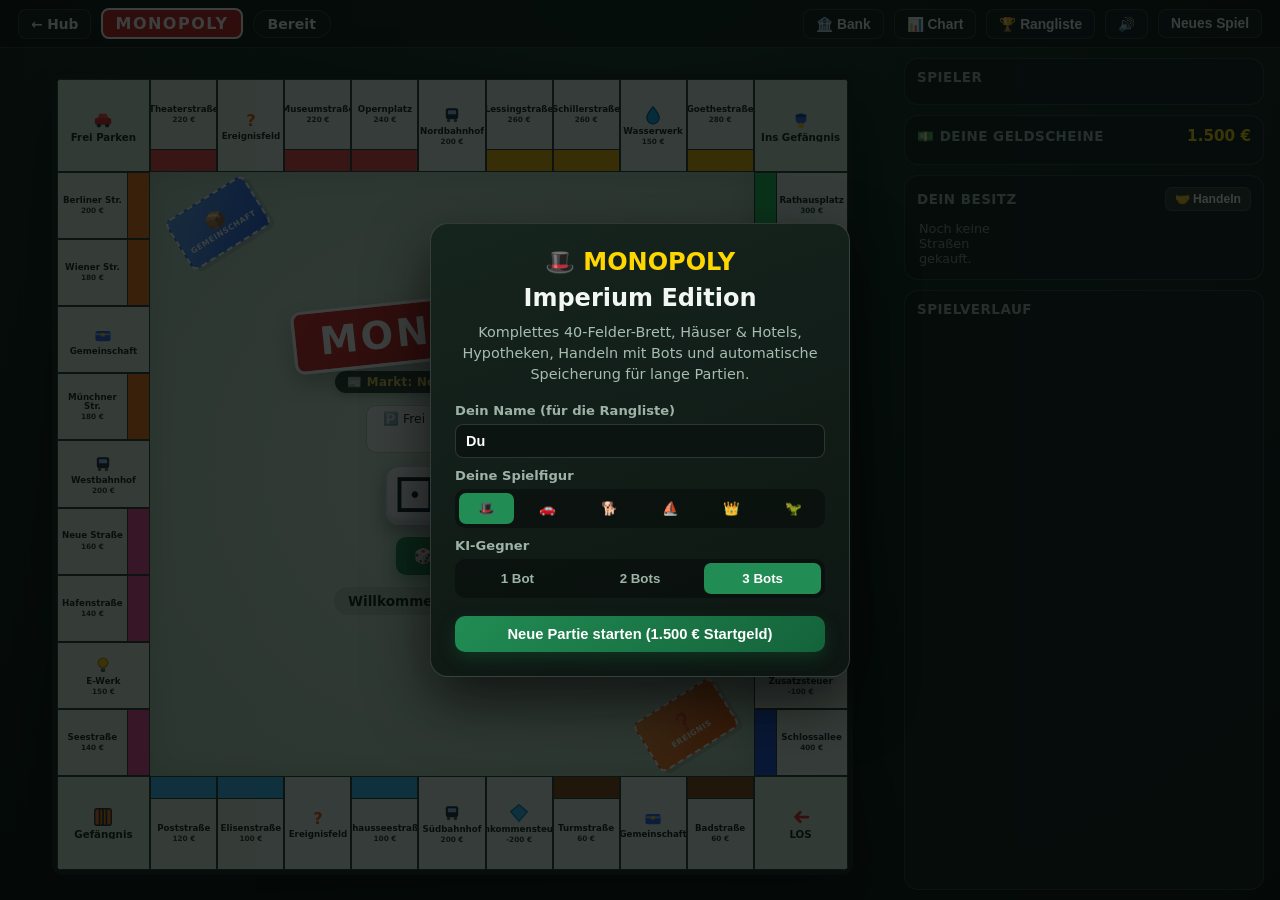
==== commit db76590d: "Add bot speech bubbles, custom player name & token, house selling, and Free Parking risk gamble" ====
--- a/monopoly/index.html
+++ b/monopoly/index.html
@@ -61,6 +61,7 @@
                         </div>
 
                         <div class="center-log" id="center-log">Willkommen bei Monopoly!</div>
+                        <div class="bot-speech" id="bot-speech"></div>
                     </div>
                 </div>
             </section>
@@ -106,7 +107,20 @@
             <p class="modal-desc">Komplettes 40-Felder-Brett, Häuser &amp; Hotels, Hypotheken, Handeln mit Bots und automatische Speicherung für lange Partien.</p>
 
             <div class="start-options">
-                <label>KI-Gegner</label>
+                <label for="player-name-input">Dein Name (für die Rangliste)</label>
+                <input type="text" id="player-name-input" class="name-input" maxlength="20" placeholder="Dein Name..." value="Du">
+
+                <label style="margin-top:10px;">Deine Spielfigur</label>
+                <div class="segmented" id="opt-token">
+                    <button data-val="🎩" class="active">🎩</button>
+                    <button data-val="🚗">🚗</button>
+                    <button data-val="🐕">🐕</button>
+                    <button data-val="⛵">⛵</button>
+                    <button data-val="👑">👑</button>
+                    <button data-val="🦖">🦖</button>
+                </div>
+
+                <label style="margin-top:10px;">KI-Gegner</label>
                 <div class="segmented" id="opt-bots">
                     <button data-val="1">1 Bot</button>
                     <button data-val="2">2 Bots</button>
@@ -240,20 +254,51 @@
         </div>
     </div>
 
-    <!-- Bank Loan Modal -->
+    <!-- Bank Modal (Savings Account, ETF Stocks & Loans) -->
     <div class="modal-backdrop hidden" id="modal-bank">
-        <div class="modal-card">
+        <div class="modal-card" style="max-width:480px;">
             <div class="modal-badge">🏦 IMPERIUM BANK</div>
-            <p class="modal-desc">Nimm einen Kredit auf (max. 1.000 €). Bei jedem Zug über LOS werden 10% Zinsen fällig.</p>
-            <div class="pay-summary">
-                <div><small>Dein Geld</small><strong id="bank-wallet">0 €</strong></div>
-                <div><small>Offener Kredit</small><strong id="bank-loan">0 €</strong></div>
-                <div><small>Zinsen / LOS</small><strong id="bank-interest">0 €</strong></div>
-            </div>
-            <div class="auction-buttons" style="margin-bottom:10px;">
-                <button id="btn-loan-300" class="cta-btn">+300 €</button>
-                <button id="btn-loan-500" class="cta-btn">+500 €</button>
-                <button id="btn-loan-repay" class="cta-btn btn-gold">Tilgen</button>
+
+            <!-- Savings Account -->
+            <div class="bank-section">
+                <div class="bank-sec-head">
+                    <strong>💰 Sparkonto (+5% Zinsen / LOS)</strong>
+                    <span id="bank-savings">0 €</span>
+                </div>
+                <div class="auction-buttons">
+                    <button id="btn-save-100" class="cta-btn">+100 € ein</button>
+                    <button id="btn-save-300" class="cta-btn">+300 € ein</button>
+                    <button id="btn-save-out" class="cta-btn btn-secondary">Abheben</button>
+                </div>
+            </div>
+
+            <!-- Real Estate ETF -->
+            <div class="bank-section">
+                <div class="bank-sec-head">
+                    <strong>📈 Immobilien-ETF (<span id="etf-price">100 €</span> / Anteil)</strong>
+                    <span id="etf-owned">0 Anteile</span>
+                </div>
+                <div class="auction-buttons" style="grid-template-columns:1fr 1fr;">
+                    <button id="btn-etf-buy" class="cta-btn">1 Anteil kaufen</button>
+                    <button id="btn-etf-sell" class="cta-btn btn-gold">1 Anteil verkaufen</button>
+                </div>
+            </div>
+
+            <!-- Bank Loan -->
+            <div class="bank-section">
+                <div class="bank-sec-head">
+                    <strong>💳 Kredit (10% Zinsen / LOS)</strong>
+                    <span id="bank-loan">0 €</span>
+                </div>
+                <div class="auction-buttons">
+                    <button id="btn-loan-300" class="cta-btn btn-warning">+300 €</button>
+                    <button id="btn-loan-500" class="cta-btn btn-warning">+500 €</button>
+                    <button id="btn-loan-repay" class="cta-btn btn-secondary">Tilgen</button>
+                </div>
+            </div>
+
+            <div style="font-size:0.82rem;color:#9eb3a8;margin-bottom:10px;">
+                Dein Bargeld: <strong id="bank-wallet" style="color:#ffd700;">0 €</strong>
             </div>
             <button id="btn-bank-close" class="cta-btn btn-secondary" style="width:100%;">Schließen</button>
         </div>
@@ -282,6 +327,19 @@
         </div>
     </div>
 
+    <!-- Free Parking Risk Modal -->
+    <div class="modal-backdrop hidden" id="modal-parking">
+        <div class="modal-card">
+            <div class="modal-badge">🎰 FREI PARKEN JACKPOT</div>
+            <h2 id="parking-amount">0 €</h2>
+            <p class="modal-desc">Willst du den Jackpot sicher einsacken — oder zocken? Bei einer <strong>geraden</strong> Würfelzahl wird er <strong>verdoppelt</strong>, bei ungerade halbiert!</p>
+            <div class="modal-actions">
+                <button id="btn-parking-safe" class="cta-btn">💰 Sicher mitnehmen</button>
+                <button id="btn-parking-gamble" class="cta-btn btn-warning">🎲 Alles oder Nichts (×2 / ÷2)</button>
+            </div>
+        </div>
+    </div>
+
     <!-- Game Over Modal -->
     <div class="modal-backdrop hidden" id="modal-gameover">
         <div class="modal-card">
--- a/monopoly/styles.css
+++ b/monopoly/styles.css
@@ -337,6 +337,28 @@
     gap: 10px;
     font-size: 0.8rem;
     font-weight: 700;
+}
+
+.bank-section {
+    background: rgba(0, 0, 0, 0.32);
+    border: 1px solid rgba(255, 255, 255, 0.1);
+    border-radius: 12px;
+    padding: 10px 12px;
+    margin-bottom: 10px;
+    text-align: left;
+}
+
+.bank-sec-head {
+    display: flex;
+    justify-content: space-between;
+    align-items: center;
+    font-size: 0.84rem;
+    margin-bottom: 8px;
+}
+
+.bank-sec-head span {
+    color: #ffd700;
+    font-weight: 800;
 }
 
 .jackpot-box strong { font-size: 1.15rem; color: #b45309; }
@@ -423,6 +445,34 @@
     max-width: 88%;
 }
 
+.bot-speech {
+    min-height: 24px;
+    font-size: 0.82rem;
+    font-weight: 800;
+    color: #fff;
+    background: rgba(16, 24, 21, 0.88);
+    padding: 4px 14px;
+    border-radius: 999px;
+    border: 1px solid rgba(255, 215, 0, 0.45);
+    opacity: 0;
+    transform: translateY(6px);
+    transition: opacity 0.22s ease, transform 0.22s ease;
+    pointer-events: none;
+}
+
+.bot-speech.show { opacity: 1; transform: translateY(0); }
+
+.name-input {
+    width: 100%;
+    padding: 8px 10px;
+    border-radius: 8px;
+    border: 1px solid var(--border);
+    background: #0c1411;
+    color: #fff;
+    font-size: 0.9rem;
+    font-weight: 700;
+}
+
 /* Sidebar */
 .sidebar { display: flex; flex-direction: column; gap: 10px; min-height: 0; }
 
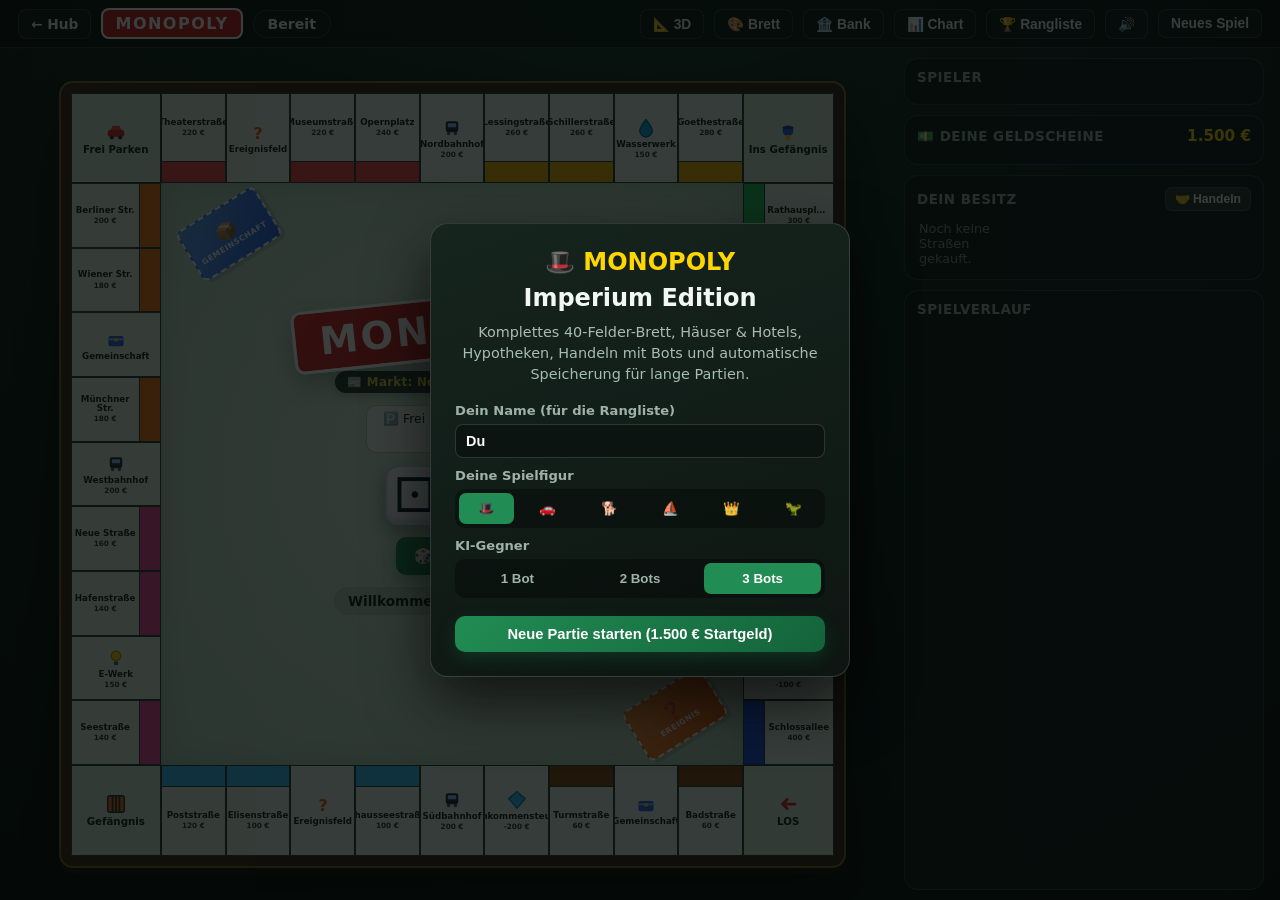
==== commit 6225909e: "Add 3D board perspective toggle, mahogany-gold frame, 3D plastic houses/hotels, and 3 board themes" ====
--- a/monopoly/index.html
+++ b/monopoly/index.html
@@ -16,6 +16,8 @@
                 <div id="turn-info" class="turn-pill">Bereit</div>
             </div>
             <div class="hud-right">
+                <button id="btn-3d" class="hud-btn" title="3D-Perspektive an/aus">📐 3D</button>
+                <button id="btn-board-theme" class="hud-btn" title="Brett-Theme wechseln">🎨 Brett</button>
                 <button id="btn-bank" class="hud-btn" title="Bank-Kredit aufnehmen / zurückzahlen">🏦 Bank</button>
                 <button id="btn-chart" class="hud-btn" title="Live-Vermögensverlauf">📊 Chart</button>
                 <button id="btn-leaderboard" class="hud-btn" title="Globales Leaderboard">🏆 Rangliste</button>
@@ -254,40 +256,56 @@
         </div>
     </div>
 
-    <!-- Bank Modal (Savings Account, ETF Stocks & Loans) -->
+    <!-- Bank Modal (Black Card, Savings, Live ETF Sparkline & Loans) -->
     <div class="modal-backdrop hidden" id="modal-bank">
-        <div class="modal-card" style="max-width:480px;">
-            <div class="modal-badge">🏦 IMPERIUM BANK</div>
+        <div class="modal-card bank-app-modal">
+            <!-- Virtual Black Card -->
+            <div class="black-card">
+                <div class="bc-top">
+                    <span class="bc-brand">IMPERIUM BANK</span>
+                    <span class="bc-rating" id="bank-rating">AAA</span>
+                </div>
+                <div class="bc-chip"></div>
+                <div class="bc-balance">
+                    <small>GESAMTVERMÖGEN</small>
+                    <strong id="bank-networth">1.500 €</strong>
+                </div>
+                <div class="bc-bottom">
+                    <span id="bc-holder">DU</span>
+                    <span>BAR: <strong id="bank-wallet">0 €</strong></span>
+                </div>
+            </div>
 
             <!-- Savings Account -->
             <div class="bank-section">
                 <div class="bank-sec-head">
-                    <strong>💰 Sparkonto (+5% Zinsen / LOS)</strong>
+                    <strong>💰 Sparkonto (+5% / LOS)</strong>
                     <span id="bank-savings">0 €</span>
                 </div>
                 <div class="auction-buttons">
-                    <button id="btn-save-100" class="cta-btn">+100 € ein</button>
-                    <button id="btn-save-300" class="cta-btn">+300 € ein</button>
+                    <button id="btn-save-100" class="cta-btn">+100 €</button>
+                    <button id="btn-save-300" class="cta-btn">+300 €</button>
                     <button id="btn-save-out" class="cta-btn btn-secondary">Abheben</button>
                 </div>
             </div>
 
-            <!-- Real Estate ETF -->
+            <!-- Real Estate ETF + Sparkline -->
             <div class="bank-section">
                 <div class="bank-sec-head">
-                    <strong>📈 Immobilien-ETF (<span id="etf-price">100 €</span> / Anteil)</strong>
+                    <strong>📈 Immobilien-ETF (<span id="etf-price">100 €</span>)</strong>
                     <span id="etf-owned">0 Anteile</span>
                 </div>
+                <canvas id="etf-sparkline" width="400" height="54" class="etf-sparkline"></canvas>
                 <div class="auction-buttons" style="grid-template-columns:1fr 1fr;">
-                    <button id="btn-etf-buy" class="cta-btn">1 Anteil kaufen</button>
-                    <button id="btn-etf-sell" class="cta-btn btn-gold">1 Anteil verkaufen</button>
+                    <button id="btn-etf-buy" class="cta-btn">Kaufen</button>
+                    <button id="btn-etf-sell" class="cta-btn btn-gold">Verkaufen</button>
                 </div>
             </div>
 
             <!-- Bank Loan -->
             <div class="bank-section">
                 <div class="bank-sec-head">
-                    <strong>💳 Kredit (10% Zinsen / LOS)</strong>
+                    <strong>💳 Kredit (10% / LOS)</strong>
                     <span id="bank-loan">0 €</span>
                 </div>
                 <div class="auction-buttons">
@@ -297,9 +315,6 @@
                 </div>
             </div>
 
-            <div style="font-size:0.82rem;color:#9eb3a8;margin-bottom:10px;">
-                Dein Bargeld: <strong id="bank-wallet" style="color:#ffd700;">0 €</strong>
-            </div>
             <button id="btn-bank-close" class="cta-btn btn-secondary" style="width:100%;">Schließen</button>
         </div>
     </div>
--- a/monopoly/styles.css
+++ b/monopoly/styles.css
@@ -76,20 +76,75 @@
     align-items: center;
     justify-content: center;
     min-height: 0;
+    perspective: 1300px;
 }
 
 .board {
     position: relative;
-    width: min(89vh, 100%);
+    width: min(87vh, 100%);
     aspect-ratio: 1 / 1;
     display: grid;
     grid-template-columns: 1.4fr repeat(9, 1fr) 1.4fr;
     grid-template-rows: 1.4fr repeat(9, 1fr) 1.4fr;
     background: #1a2d23;
-    border: 5px solid #0e1d15;
-    border-radius: 10px;
-    box-shadow: 0 24px 60px rgba(0, 0, 0, 0.7), inset 0 0 0 2px rgba(255, 255, 255, 0.12);
+    border: 10px solid #3b2314;
+    outline: 2px solid rgba(212, 175, 55, 0.55);
+    border-radius: 12px;
+    box-shadow: 0 28px 65px rgba(0, 0, 0, 0.78), 0 8px 0 #24140b, inset 0 0 0 2px rgba(255, 215, 0, 0.28);
     overflow: hidden;
+    transition: transform 0.5s cubic-bezier(0.22, 1, 0.36, 1), box-shadow 0.5s ease;
+    transform-style: preserve-3d;
+}
+
+.board.mode-3d {
+    transform: rotateX(19deg) scale(0.95);
+    box-shadow: 0 42px 80px rgba(0, 0, 0, 0.88), 0 14px 0 #24140b, 0 16px 0 rgba(212, 175, 55, 0.35);
+}
+
+/* Board Themes */
+body[data-btheme="dark"] {
+    --tile-bg: #1e293b;
+    --tile-text: #f1f5f9;
+}
+
+body[data-btheme="dark"] .tile.corner { background: #0f172a; }
+body[data-btheme="dark"] .tile-price { color: #94a3b8; }
+body[data-btheme="dark"] .board-center {
+    background: radial-gradient(circle at center, #1e293b 0%, #0f172a 100%);
+    color: #f8fafc;
+}
+body[data-btheme="dark"] .jackpot-box { background: rgba(15, 23, 42, 0.8); color: #f8fafc; border-color: rgba(255, 255, 255, 0.16); }
+
+body[data-btheme="gold"] {
+    --tile-bg: #f6eedc;
+    --tile-text: #271c0c;
+}
+
+body[data-btheme="gold"] .tile.corner { background: #eadab8; }
+body[data-btheme="gold"] .board-center {
+    background: radial-gradient(circle at center, #f3e5c3 0%, #d9c08c 100%);
+    color: #271c0c;
+}
+
+/* 3D Plastic Houses & Hotels */
+.house-3d {
+    display: inline-block;
+    width: 9px;
+    height: 9px;
+    background: linear-gradient(135deg, #22c55e, #15803d);
+    border: 1px solid #052e16;
+    border-radius: 2px 2px 1px 1px;
+    box-shadow: 0 2px 2px rgba(0, 0, 0, 0.55), inset 0 1px 0 rgba(255, 255, 255, 0.5);
+}
+
+.hotel-3d {
+    display: inline-block;
+    width: 15px;
+    height: 10px;
+    background: linear-gradient(135deg, #ef4444, #991b1b);
+    border: 1px solid #450a0a;
+    border-radius: 2px;
+    box-shadow: 0 2px 3px rgba(0, 0, 0, 0.65), inset 0 1px 0 rgba(255, 255, 255, 0.55);
 }
 
 /* Authentic Directional Tiles */
@@ -359,6 +414,59 @@
 .bank-sec-head span {
     color: #ffd700;
     font-weight: 800;
+}
+
+.bank-app-modal { max-width: 460px; padding: 18px; }
+
+.black-card {
+    position: relative;
+    border-radius: 15px;
+    padding: 16px 18px;
+    margin-bottom: 12px;
+    text-align: left;
+    background: linear-gradient(135deg, #1e2422 0%, #0d1110 55%, #2a2112 100%);
+    border: 1px solid rgba(255, 215, 0, 0.45);
+    box-shadow: 0 12px 28px rgba(0, 0, 0, 0.55), inset 0 1px 0 rgba(255, 255, 255, 0.14);
+}
+
+.bc-top, .bc-bottom {
+    display: flex;
+    justify-content: space-between;
+    align-items: center;
+    font-size: 0.72rem;
+    letter-spacing: 1px;
+    color: #d4af37;
+    font-weight: 800;
+}
+
+.bc-rating {
+    background: rgba(255, 215, 0, 0.18);
+    border: 1px solid #d4af37;
+    padding: 2px 7px;
+    border-radius: 6px;
+}
+
+.bc-chip {
+    width: 34px;
+    height: 24px;
+    border-radius: 5px;
+    margin: 10px 0 8px;
+    background: linear-gradient(135deg, #fde68a, #b45309);
+    border: 1px solid rgba(0, 0, 0, 0.35);
+}
+
+.bc-balance small { display: block; font-size: 0.64rem; color: #9eb3a8; letter-spacing: 1px; }
+.bc-balance strong { font-size: 1.45rem; color: #fff; }
+.bc-bottom { margin-top: 8px; color: #cbd5e1; }
+.bc-bottom strong { color: #ffd700; }
+
+.etf-sparkline {
+    width: 100%;
+    height: 54px;
+    background: rgba(0, 0, 0, 0.3);
+    border-radius: 8px;
+    margin-bottom: 8px;
+    display: block;
 }
 
 .jackpot-box strong { font-size: 1.15rem; color: #b45309; }
@@ -707,7 +815,18 @@
 
 .deed-header small { display: block; font-size: 0.7rem; letter-spacing: 1px; opacity: 0.9; }
 .deed-body { font-size: 0.88rem; margin-bottom: 16px; text-align: left; }
-.deed-row { display: flex; justify-content: space-between; padding: 4px 0; border-bottom: 1px dashed rgba(20, 32, 25, 0.2); }
+.deed-row { display: flex; justify-content: space-between; padding: 4px 6px; border-bottom: 1px dashed rgba(20, 32, 25, 0.2); border-radius: 5px; }
+.deed-row.active-rent-row { background: rgba(22, 163, 74, 0.18); font-weight: 900; color: #14532d; }
+.deed-current-rent {
+    text-align: center;
+    background: #14633a;
+    color: #fff;
+    padding: 7px 10px;
+    border-radius: 8px;
+    font-weight: 900;
+    font-size: 0.95rem;
+    margin-bottom: 10px;
+}
 .deed-price-tag { text-align: center; font-size: 1.1rem; font-weight: 900; margin-top: 10px; color: #14633a; }
 
 .modal-badge { font-size: 1.5rem; font-weight: 900; margin-bottom: 8px; color: #ffd700; }
